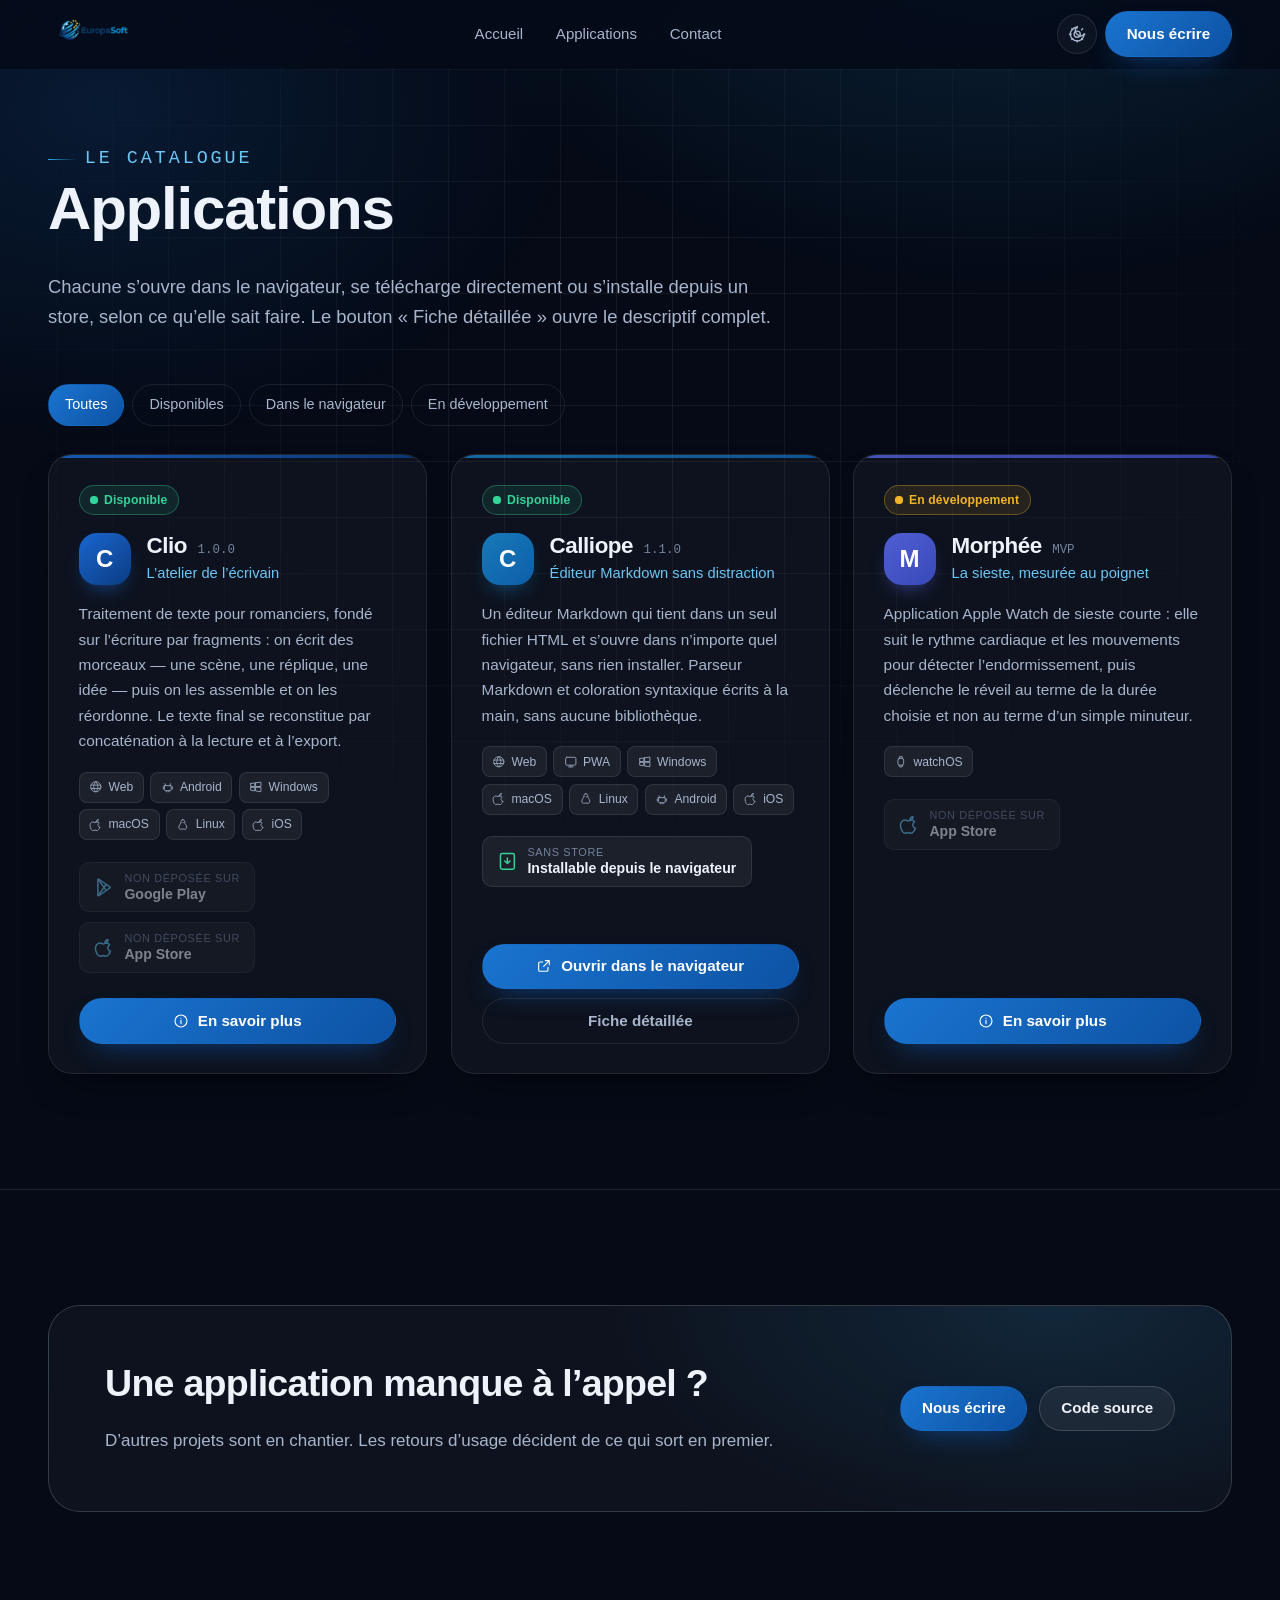
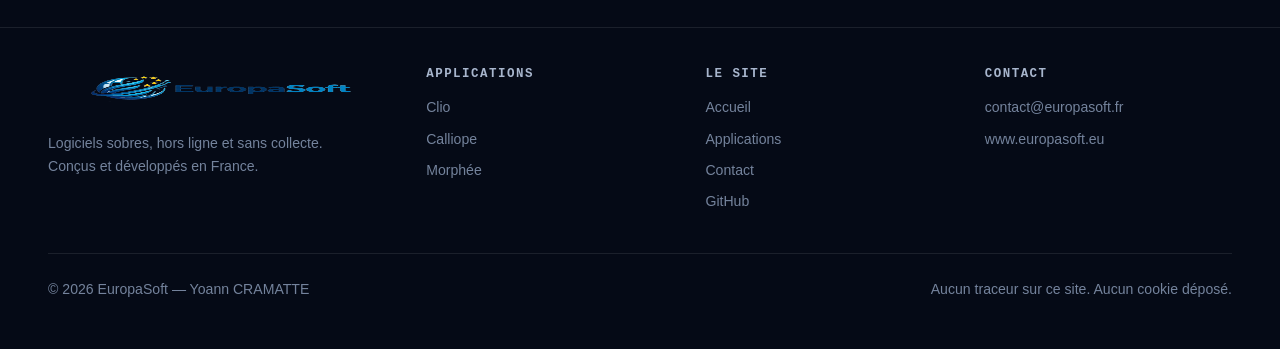
==== applications.html @ d12777cb "Installer le site EuropaSoft à la racine du dépôt Le site était développé dans le dépôt Morphee, sou" ====
<!DOCTYPE html>
<html lang="fr" data-theme="sombre">
<head>
<meta charset="utf-8">
<meta name="viewport" content="width=device-width, initial-scale=1, viewport-fit=cover">
<title>Applications — EuropaSoft</title>
<meta name="description" content="Le catalogue EuropaSoft : Clio, Calliope et Morphée. Plateformes, stores, téléchargement direct et ouverture dans le navigateur.">
<meta name="author" content="Yoann CRAMATTE">
<meta name="theme-color" content="#050a16" media="(prefers-color-scheme: dark)">
<meta name="theme-color" content="#f6f8fc" media="(prefers-color-scheme: light)">
<meta name="color-scheme" content="dark light">

<meta property="og:type" content="website">
<meta property="og:locale" content="fr_FR">
<meta property="og:site_name" content="EuropaSoft">
<meta property="og:title" content="Applications — EuropaSoft">
<meta property="og:description" content="Des applications qui fonctionnent sans compte, sans connexion et sans traceur. Vos fichiers restent chez vous.">
<meta property="og:image" content="assets/img/logo-europasoft-horizontal.png">
<meta name="twitter:card" content="summary_large_image">

<link rel="icon" type="image/png" sizes="64x64" href="assets/img/favicon-64.png">
<link rel="apple-touch-icon" href="assets/img/apple-touch-icon.png">
<link rel="manifest" href="manifest.webmanifest">
<meta name="application-name" content="EuropaSoft">
<meta name="apple-mobile-web-app-title" content="EuropaSoft">
<meta name="mobile-web-app-capable" content="yes">
<meta name="apple-mobile-web-app-capable" content="yes">
<meta name="apple-mobile-web-app-status-bar-style" content="black-translucent">
<link rel="stylesheet" href="assets/css/style.css">
</head>

<body>
<a class="lien-evitement" href="#contenu">Aller au contenu</a>

<!-- ================= EN-TÊTE ================= -->
<header class="entete" id="entete">
  <div class="conteneur entete__interieur">
    <a class="marque" href="index.html" aria-label="EuropaSoft, accueil">
      <img src="assets/img/logo-europasoft-horizontal.png" alt="EuropaSoft" width="900" height="410">
    </a>

    <nav class="nav-principale" aria-label="Navigation principale">
      <a href="index.html">Accueil</a>
      <a href="applications.html" aria-current="page">Applications</a>
      <a href="contact.html">Contact</a>
    </nav>

    <div class="entete__actions">
      <button class="bouton bouton--secondaire bouton-installer" id="installer-app" type="button" hidden>
        <svg viewBox="0 0 24 24" fill="none" stroke="currentColor" stroke-width="1.8" stroke-linecap="round" stroke-linejoin="round" aria-hidden="true"><path d="M12 4v11M7.5 10.5 12 15l4.5-4.5M5 19h14"/></svg>
        <span>Installer</span>
      </button>

      <button class="bouton-icone" id="bascule-theme" type="button" aria-label="Basculer entre le thème clair et le thème sombre">
        <svg viewBox="0 0 24 24" fill="none" stroke="currentColor" stroke-width="1.8" stroke-linecap="round" aria-hidden="true">
          <path class="icone-lune" d="M21 12.8A9 9 0 1 1 11.2 3a7 7 0 0 0 9.8 9.8Z"/>
          <g class="icone-soleil" hidden>
            <circle cx="12" cy="12" r="4"/>
            <path d="M12 2v2M12 20v2M4.9 4.9l1.4 1.4M17.7 17.7l1.4 1.4M2 12h2M20 12h2M4.9 19.1l1.4-1.4M17.7 6.3l1.4-1.4"/>
          </g>
        </svg>
      </button>

      <a class="bouton bouton--primaire" href="contact.html">Nous écrire</a>

      <button class="bouton-icone bouton-menu" id="ouvrir-menu" type="button" aria-label="Ouvrir le menu" aria-expanded="false" aria-controls="tiroir">
        <svg viewBox="0 0 24 24" fill="none" stroke="currentColor" stroke-width="1.8" stroke-linecap="round" aria-hidden="true">
          <path d="M4 7h16M4 12h16M4 17h16"/>
        </svg>
      </button>
    </div>
  </div>
</header>

<div class="tiroir" id="tiroir" data-ouvert="non">
  <div class="tiroir__panneau" role="dialog" aria-modal="true" aria-label="Menu">
    <div class="tiroir__tete">
      <button class="bouton-icone" id="fermer-menu" type="button" aria-label="Fermer le menu">
        <svg viewBox="0 0 24 24" fill="none" stroke="currentColor" stroke-width="1.8" stroke-linecap="round" aria-hidden="true">
          <path d="M6 6l12 12M18 6L6 18"/>
        </svg>
      </button>
    </div>
    <a href="index.html">Accueil</a>
    <a href="applications.html">Applications</a>
    <a href="contact.html">Contact</a>
  </div>
</div>

<main id="contenu">

  <section class="section section--haut">
    <div class="conteneur">
      <div class="entete-section">
        <p class="surtitre">Le catalogue</p>
        <h1>Applications</h1>
        <p>
          Chacune s’ouvre dans le navigateur, se télécharge directement ou
          s’installe depuis un store, selon ce qu’elle sait faire. Le bouton
          « Fiche détaillée » ouvre le descriptif complet.
        </p>
      </div>

      <div class="filtres" role="group" aria-label="Filtrer les applications">
        <button class="filtre" type="button" data-filtre="tout" aria-pressed="true">Toutes</button>
        <button class="filtre" type="button" data-filtre="disponible" aria-pressed="false">Disponibles</button>
        <button class="filtre" type="button" data-filtre="web" aria-pressed="false">Dans le navigateur</button>
        <button class="filtre" type="button" data-filtre="developpement" aria-pressed="false">En développement</button>
      </div>

      <div class="grille-apps grille-apps--detaillee" id="grille-apps"></div>
      <p id="aucun-resultat" hidden>Aucune application ne correspond à ce filtre.</p>
    </div>
  </section>

  <section class="section section--liseree">
    <div class="conteneur">
      <div class="contact revelation">
        <div>
          <h2>Une application manque à l’appel ?</h2>
          <p>
            D’autres projets sont en chantier. Les retours d’usage décident
            de ce qui sort en premier.
          </p>
        </div>
        <div class="contact__actions">
          <a class="bouton bouton--primaire" href="contact.html">Nous écrire</a>
          <a class="bouton bouton--secondaire" href="https://github.com/Yoann-CRAMATTE" rel="noopener">Code source</a>
        </div>
      </div>
    </div>
  </section>
</main>

<!-- ================= PIED DE PAGE ================= -->
<footer class="pied">
  <div class="conteneur">
    <div class="pied__grille">
      <div class="pied__marque">
        <img src="assets/img/logo-europasoft-horizontal.png" alt="EuropaSoft" width="900" height="410">
        <p>Logiciels sobres, hors ligne et sans collecte.<br>Conçus et développés en France.</p>
      </div>

      <div>
        <h4>Applications</h4>
        <ul id="pied-apps"></ul>
      </div>

      <div>
        <h4>Le site</h4>
        <ul>
          <li><a href="index.html">Accueil</a></li>
          <li><a href="applications.html">Applications</a></li>
          <li><a href="contact.html">Contact</a></li>
          <li><a href="https://github.com/Yoann-CRAMATTE" rel="noopener">GitHub</a></li>
        </ul>
      </div>

      <div>
        <h4>Contact</h4>
        <ul>
          <li><a href="mailto:contact@europasoft.fr">contact@europasoft.fr</a></li>
          <li><a href="https://www.europasoft.eu" rel="noopener">www.europasoft.eu</a></li>
        </ul>
      </div>
    </div>

    <div class="pied__bas">
      <p style="margin:0">© <span id="annee">2026</span> EuropaSoft — Yoann CRAMATTE</p>
      <p style="margin:0">Aucun traceur sur ce site. Aucun cookie déposé.</p>
    </div>
  </div>
</footer>

<!-- Fiche détaillée, partagée par toutes les pages -->
<div class="fiche" id="fiche" data-ouvert="non">
  <div class="fiche__panneau" role="dialog" aria-modal="true" aria-labelledby="fiche-titre" id="fiche-panneau">
    <button class="bouton-icone fiche__fermer" id="fermer-fiche" type="button" aria-label="Fermer la fiche">
      <svg viewBox="0 0 24 24" fill="none" stroke="currentColor" stroke-width="1.8" stroke-linecap="round" aria-hidden="true">
        <path d="M6 6l12 12M18 6L6 18"/>
      </svg>
    </button>
    <div id="fiche-corps"></div>
  </div>
</div>

<script type="application/ld+json">
{
  "@context": "https://schema.org",
  "@type": "Organization",
  "name": "EuropaSoft",
  "url": "https://www.europasoft.eu",
  "email": "contact@europasoft.fr",
  "founder": { "@type": "Person", "name": "Yoann CRAMATTE" },
  "sameAs": ["https://github.com/Yoann-CRAMATTE"]
}
</script>

<script src="assets/js/donnees.js"></script>
<script src="assets/js/app.js"></script>
<script src="assets/js/pwa.js"></script>
</body>
</html>
---- assets/css/style.css ----
/* ==================================================================
   EuropaSoft — feuille de style
   Aucune dépendance : pas de framework, pas de CDN, pas de police
   distante. Tout tient dans ce fichier.

   Sommaire
   1.  Jetons de conception (couleurs, mesures, typographie)
   2.  Base et accessibilité
   3.  Mise en page et conteneurs
   4.  En-tête et navigation
   5.  Accroche et carrousel
   6.  Promesses
   7.  Grille des applications
   8.  Fiche détaillée (panneau)
   9.  Journal, stores, contact, pied de page
   10. Animations
   11. Adaptations d'écran
   ================================================================== */

/* ---------- 1. Jetons de conception -------------------------------- */

:root {
  /* Palette de marque, relevée sur le logo EuropaSoft */
  --marine-900: #050a16;
  --marine-800: #081124;
  --marine-700: #0c1a33;
  --marine-600: #12254a;
  --bleu-500: #1b7fe0;
  --bleu-400: #2aa7e8;
  --bleu-300: #6cc6f5;
  --or-400: #f5c518;

  /* Deux jetons tenus au contraste, distincts des bleus décoratifs :
     --accent-texte pour tout texte bleu, --bouton-1/2 pour le fond des
     boutons portant du texte blanc. Mesurés ≥ 4,5:1 dans les deux
     thèmes — les bleus vifs ci-dessus ne passent pas ce seuil. */
  --accent-texte: #6cc6f5;
  --bouton-1: #1a74cf;
  --bouton-2: #0d52a4;

  /* Surfaces */
  --fond: var(--marine-900);
  --fond-doux: var(--marine-800);
  --surface: rgba(255, 255, 255, 0.035);
  --surface-forte: rgba(255, 255, 255, 0.06);
  --bordure: rgba(255, 255, 255, 0.09);
  --bordure-forte: rgba(255, 255, 255, 0.16);

  /* Texte */
  --texte: #eef3fb;
  --texte-doux: #a8b6cd;
  --texte-faible: #74839c;

  /* Accents d'état */
  --vert: #35d39a;
  --ambre: #f0b429;

  /* Mesures */
  --largeur-max: 1280px;
  --gouttiere: clamp(1.15rem, 4vw, 3rem);
  --rayon-s: 10px;
  --rayon-m: 16px;
  --rayon-l: 24px;
  --rayon-xl: 32px;

  /* Rythme vertical fluide */
  --section-y: clamp(3.5rem, 9vw, 7.5rem);

  /* Typographie — piles système, aucune police téléchargée */
  --police-titre: 'Segoe UI Semibold', 'SF Pro Display', -apple-system,
    BlinkMacSystemFont, 'Inter', 'Helvetica Neue', Arial, sans-serif;
  --police-texte: -apple-system, BlinkMacSystemFont, 'Segoe UI', 'Inter', Roboto,
    'Helvetica Neue', Arial, sans-serif;
  --police-mono: ui-monospace, 'SF Mono', 'JetBrains Mono', 'Cascadia Mono',
    Menlo, Consolas, 'Liberation Mono', monospace;

  /* Ombres */
  --ombre-carte: 0 1px 2px rgba(0, 0, 0, 0.3), 0 18px 40px -22px rgba(0, 0, 0, 0.9);
  --ombre-haute: 0 30px 70px -30px rgba(0, 0, 0, 0.85);

  --transition: 200ms cubic-bezier(0.4, 0, 0.2, 1);
  color-scheme: dark;
}

/* Thème clair — appliqué par l'attribut data-theme sur <html> */
:root[data-theme='clair'] {
  --fond: #f6f8fc;
  --fond-doux: #ffffff;
  --surface: rgba(12, 26, 51, 0.035);
  --surface-forte: rgba(12, 26, 51, 0.06);
  --bordure: rgba(12, 26, 51, 0.12);
  --bordure-forte: rgba(12, 26, 51, 0.22);
  --texte: #0b1b33;
  --texte-doux: #3f5570;
  --texte-faible: #566a83;
  --accent-texte: #0d5fa8;
  --ombre-carte: 0 1px 2px rgba(11, 27, 51, 0.06), 0 16px 34px -24px rgba(11, 27, 51, 0.45);
  --ombre-haute: 0 28px 64px -30px rgba(11, 27, 51, 0.4);
  color-scheme: light;
}

/* ---------- 2. Base et accessibilité ------------------------------- */

*,
*::before,
*::after {
  box-sizing: border-box;
}

html {
  -webkit-text-size-adjust: 100%;
  scroll-behavior: smooth;
  scroll-padding-top: 5.5rem;
}

body {
  margin: 0;
  background: var(--fond);
  color: var(--texte);
  font-family: var(--police-texte);
  font-size: clamp(1rem, 0.96rem + 0.2vw, 1.0625rem);
  line-height: 1.65;
  -webkit-font-smoothing: antialiased;
  text-rendering: optimizeLegibility;
  overflow-x: hidden;
}

/* Halos d'ambiance : deux dégradés fixés en fond de page */
body::before {
  content: '';
  position: fixed;
  inset: 0;
  z-index: -2;
  background:
    radial-gradient(60rem 40rem at 78% -10%, rgba(42, 167, 232, 0.16), transparent 60%),
    radial-gradient(48rem 34rem at 8% 12%, rgba(27, 127, 224, 0.14), transparent 62%);
  pointer-events: none;
}

:root[data-theme='clair'] body::before {
  background:
    radial-gradient(60rem 40rem at 78% -10%, rgba(42, 167, 232, 0.16), transparent 60%),
    radial-gradient(48rem 34rem at 8% 12%, rgba(27, 127, 224, 0.1), transparent 62%);
}

h1,
h2,
h3,
h4 {
  font-family: var(--police-titre);
  font-weight: 700;
  line-height: 1.12;
  letter-spacing: -0.02em;
  margin: 0 0 0.6em;
  text-wrap: balance;
}

p {
  margin: 0 0 1em;
  text-wrap: pretty;
}

a {
  color: var(--accent-texte);
  text-decoration-color: color-mix(in srgb, currentColor 45%, transparent);
  text-underline-offset: 3px;
}

a:hover {
  text-decoration-color: currentColor;
}

img,
svg {
  max-width: 100%;
  height: auto;
  display: block;
}

ul {
  margin: 0;
  padding: 0;
  list-style: none;
}

button {
  font: inherit;
  color: inherit;
  cursor: pointer;
}

:where(a, button, [tabindex]):focus-visible {
  outline: 2px solid var(--bleu-400);
  outline-offset: 3px;
  border-radius: 6px;
}

.lien-evitement {
  position: absolute;
  left: 50%;
  top: 0;
  transform: translate(-50%, -140%);
  z-index: 200;
  background: var(--bouton-2);
  color: #fff;
  padding: 0.7rem 1.2rem;
  border-radius: 0 0 var(--rayon-s) var(--rayon-s);
  text-decoration: none;
  font-weight: 600;
  transition: transform var(--transition);
}

.lien-evitement:focus {
  transform: translate(-50%, 0);
}

.visuellement-cache {
  position: absolute;
  width: 1px;
  height: 1px;
  overflow: hidden;
  clip-path: inset(50%);
  white-space: nowrap;
}

/* ---------- 3. Mise en page et conteneurs -------------------------- */

.conteneur {
  width: 100%;
  max-width: var(--largeur-max);
  margin-inline: auto;
  padding-inline: var(--gouttiere);
}

.section {
  padding-block: var(--section-y);
  position: relative;
}

.section--liseree {
  border-top: 1px solid var(--bordure);
}

.entete-section {
  max-width: 46rem;
  margin-bottom: clamp(2rem, 4vw, 3.25rem);
}

.surtitre {
  display: inline-flex;
  align-items: center;
  gap: 0.55rem;
  font-family: var(--police-mono);
  font-size: 0.78rem;
  letter-spacing: 0.16em;
  text-transform: uppercase;
  color: var(--accent-texte);
  margin-bottom: 0.9rem;
}

.surtitre::before {
  content: '';
  width: 1.75rem;
  height: 1px;
  background: linear-gradient(90deg, var(--bleu-400), transparent);
}

.entete-section h2 {
  font-size: clamp(1.75rem, 1.2rem + 2.4vw, 3rem);
}

.entete-section p.surtitre {
  color: var(--accent-texte);
}

.entete-section p {
  color: var(--texte-doux);
  font-size: clamp(1rem, 0.95rem + 0.35vw, 1.15rem);
  margin-bottom: 0;
}

/* Boutons ------------------------------------------------------- */

.bouton {
  display: inline-flex;
  align-items: center;
  justify-content: center;
  gap: 0.55rem;
  padding: 0.78rem 1.3rem;
  border: 1px solid transparent;
  border-radius: 999px;
  font-weight: 600;
  font-size: 0.95rem;
  line-height: 1.2;
  text-decoration: none;
  white-space: nowrap;
  transition: transform var(--transition), background var(--transition),
    border-color var(--transition), box-shadow var(--transition);
}

.bouton:hover {
  transform: translateY(-2px);
}

.bouton:active {
  transform: translateY(0);
}

.bouton--primaire {
  background: linear-gradient(135deg, var(--bouton-1), var(--bouton-2));
  color: #fff;
  box-shadow: 0 12px 28px -14px rgba(13, 82, 164, 0.95);
}

.bouton--primaire:hover {
  box-shadow: 0 18px 34px -14px rgba(27, 127, 224, 1);
}

.bouton--secondaire {
  background: var(--surface-forte);
  border-color: var(--bordure-forte);
  color: var(--texte);
}

.bouton--secondaire:hover {
  background: var(--surface);
  border-color: var(--bleu-400);
}

.bouton--fantome {
  background: transparent;
  border-color: var(--bordure);
  color: var(--texte-doux);
}

.bouton--fantome:hover {
  color: var(--texte);
  border-color: var(--bordure-forte);
}

.bouton[aria-disabled='true'],
.bouton:disabled {
  opacity: 0.45;
  cursor: not-allowed;
  transform: none;
  box-shadow: none;
}

.bouton svg {
  width: 1.05em;
  height: 1.05em;
  flex: none;
}

/* Étiquettes ---------------------------------------------------- */

.etiquette {
  display: inline-flex;
  align-items: center;
  gap: 0.4rem;
  padding: 0.24rem 0.68rem;
  border-radius: 999px;
  border: 1px solid var(--bordure);
  background: var(--surface);
  font-size: 0.76rem;
  font-weight: 600;
  letter-spacing: 0.01em;
  color: var(--texte-doux);
  white-space: nowrap;
}

.etiquette--disponible {
  color: var(--vert);
  border-color: rgba(53, 211, 154, 0.35);
  background: rgba(53, 211, 154, 0.1);
}

.etiquette--developpement {
  color: var(--ambre);
  border-color: rgba(240, 180, 41, 0.35);
  background: rgba(240, 180, 41, 0.1);
}

.pastille {
  width: 0.45rem;
  height: 0.45rem;
  border-radius: 50%;
  background: currentColor;
  flex: none;
}

.etiquette--disponible .pastille {
  box-shadow: 0 0 0 0 rgba(53, 211, 154, 0.6);
  animation: pulsation 2.4s infinite;
}

/* ---------- 4. En-tête et navigation ------------------------------- */

.entete {
  position: sticky;
  top: 0;
  z-index: 100;
  background: color-mix(in srgb, var(--fond) 82%, transparent);
  backdrop-filter: blur(14px) saturate(140%);
  -webkit-backdrop-filter: blur(14px) saturate(140%);
  border-bottom: 1px solid transparent;
  transition: border-color var(--transition), background var(--transition);
}

.entete[data-defile='oui'] {
  border-bottom-color: var(--bordure);
}

.entete__interieur {
  display: flex;
  align-items: center;
  justify-content: space-between;
  gap: 1rem;
  min-height: 4.25rem;
}

.marque {
  display: inline-flex;
  align-items: center;
  gap: 0.6rem;
  text-decoration: none;
  color: inherit;
  flex: none;
}

.marque img {
  height: 2.6rem;
  width: auto;
}

.nav-principale {
  display: flex;
  align-items: center;
  gap: 0.35rem;
}

.nav-principale a {
  padding: 0.5rem 0.85rem;
  border-radius: 999px;
  color: var(--texte-doux);
  text-decoration: none;
  font-size: 0.94rem;
  font-weight: 500;
  transition: color var(--transition), background var(--transition);
}

.nav-principale a:hover,
.nav-principale a[aria-current='true'] {
  color: var(--texte);
  background: var(--surface-forte);
}

.entete__actions {
  display: flex;
  align-items: center;
  gap: 0.5rem;
}

.bouton-icone {
  display: inline-grid;
  place-items: center;
  width: 2.5rem;
  height: 2.5rem;
  border-radius: 50%;
  border: 1px solid var(--bordure);
  background: var(--surface);
  color: var(--texte-doux);
  transition: color var(--transition), border-color var(--transition),
    background var(--transition);
}

.bouton-icone:hover {
  color: var(--texte);
  border-color: var(--bordure-forte);
  background: var(--surface-forte);
}

.bouton-icone svg {
  width: 1.15rem;
  height: 1.15rem;
}

.bouton-menu {
  display: none;
}

/* Tiroir de navigation, sur petit écran */
.tiroir {
  position: fixed;
  inset: 0;
  z-index: 150;
  display: none;
  background: color-mix(in srgb, var(--marine-900) 70%, transparent);
  backdrop-filter: blur(6px);
}

.tiroir[data-ouvert='oui'] {
  display: block;
}

.tiroir__panneau {
  position: absolute;
  inset-block: 0;
  right: 0;
  width: min(20rem, 82vw);
  background: var(--fond-doux);
  border-left: 1px solid var(--bordure);
  padding: 1.25rem var(--gouttiere) 2rem;
  display: flex;
  flex-direction: column;
  gap: 0.35rem;
  box-shadow: var(--ombre-haute);
  animation: glissement 260ms cubic-bezier(0.22, 1, 0.36, 1);
  overflow-y: auto;
}

.tiroir__tete {
  display: flex;
  justify-content: flex-end;
  margin-bottom: 0.75rem;
}

.tiroir__panneau a {
  padding: 0.85rem 0.6rem;
  border-radius: var(--rayon-s);
  color: var(--texte);
  text-decoration: none;
  font-size: 1.05rem;
  font-weight: 500;
  border-bottom: 1px solid var(--bordure);
}

.tiroir__panneau a:hover {
  background: var(--surface);
}

/* Bouton d'installation de l'application. Masqué tant que le
   navigateur n'a pas signalé qu'elle est possible (attribut hidden,
   retiré par pwa.js). */
.bouton-installer[hidden] {
  display: none;
}

.bouton-installer {
  padding-inline: 1rem;
}

/* Bandeau « nouvelle version prête », posé par pwa.js */
.bandeau-maj {
  position: fixed;
  left: 50%;
  bottom: max(1rem, env(safe-area-inset-bottom));
  transform: translateX(-50%);
  z-index: 190;
  display: flex;
  flex-wrap: wrap;
  align-items: center;
  gap: 0.6rem 0.9rem;
  width: min(34rem, calc(100vw - 2rem));
  padding: 0.9rem 1.1rem;
  border-radius: var(--rayon-m);
  border: 1px solid var(--bordure-forte);
  background: color-mix(in srgb, var(--fond-doux) 94%, transparent);
  backdrop-filter: blur(10px);
  box-shadow: var(--ombre-haute);
  animation: montee 300ms cubic-bezier(0.22, 1, 0.36, 1);
}

.bandeau-maj p {
  flex: 1 1 12rem;
  margin: 0;
  font-size: 0.92rem;
}

.bandeau-maj .bouton {
  padding: 0.5rem 1rem;
  font-size: 0.88rem;
}

/* ---------- 5. Accroche et carrousel ------------------------------- */

.section--haut {
  padding-top: clamp(2.5rem, 6vw, 4.5rem);
  position: relative;
}

/* Trame technique, en fond de la première section */
.section--haut::before {
  content: '';
  position: absolute;
  inset: 0;
  background-image: linear-gradient(var(--bordure) 1px, transparent 1px),
    linear-gradient(90deg, var(--bordure) 1px, transparent 1px);
  background-size: 56px 56px;
  mask-image: radial-gradient(75% 65% at 50% 25%, #000 15%, transparent 78%);
  -webkit-mask-image: radial-gradient(75% 65% at 50% 25%, #000 15%, transparent 78%);
  opacity: 0.7;
  pointer-events: none;
}

.section--haut > * {
  position: relative;
}

.entete-section--centre {
  max-width: 44rem;
  margin-inline: auto;
  text-align: center;
}

.entete-section--centre .surtitre::before {
  display: none;
}

.entete-section h1 {
  font-size: clamp(2rem, 1.3rem + 3.4vw, 3.75rem);
  margin-bottom: 0.5em;
}

.accent {
  background: linear-gradient(100deg, #8ed6f8, var(--bleu-400) 42%, var(--bleu-500));
  -webkit-background-clip: text;
  background-clip: text;
  color: transparent;
}

:root[data-theme='clair'] .accent {
  background: linear-gradient(100deg, var(--bleu-400), var(--bleu-500) 55%, #0b3c82);
  -webkit-background-clip: text;
  background-clip: text;
}

.point {
  color: var(--or-400);
}

/* Carrousel --------------------------------------------------- */

.carrousel {
  margin-top: clamp(2rem, 4vw, 3rem);
}

.carrousel__cadre {
  position: relative;
}

/* La piste est une zone défilante à accrochage : le glissement du
   doigt et la molette fonctionnent sans une ligne de JavaScript. */
.carrousel__piste {
  display: flex;
  gap: clamp(0.75rem, 2vw, 1.25rem);
  overflow-x: auto;
  scroll-snap-type: x mandatory;
  scroll-behavior: smooth;
  scrollbar-width: none;
  -webkit-overflow-scrolling: touch;
  padding-bottom: 0.5rem;
}

.carrousel__piste::-webkit-scrollbar {
  display: none;
}

.carrousel__piste:focus-visible {
  outline: 2px solid var(--bleu-400);
  outline-offset: 6px;
  border-radius: var(--rayon-l);
}

.diapo {
  flex: 0 0 100%;
  scroll-snap-align: center;
  display: grid;
  gap: clamp(1.5rem, 4vw, 3rem);
  grid-template-columns: 1fr;
  align-items: center;
  padding: clamp(1.5rem, 4vw, 3.25rem);
  border-radius: var(--rayon-xl);
  border: 1px solid var(--bordure);
  background:
    radial-gradient(38rem 24rem at 88% 10%, var(--app-c1), transparent 68%),
    linear-gradient(160deg, var(--surface-forte), var(--surface));
  box-shadow: var(--ombre-carte);
  transition: opacity var(--transition);
}

/* Les diapositives voisines s'estompent : le regard sait où il est. */
.diapo[data-actif='non'] {
  opacity: 0.55;
}

.diapo h2 {
  font-size: clamp(1.9rem, 1.4rem + 2.2vw, 3.1rem);
  margin: 0.7rem 0 0.15rem;
}

.diapo__baseline {
  color: var(--accent-texte);
  font-size: clamp(1rem, 0.95rem + 0.35vw, 1.2rem);
  font-weight: 500;
  margin-bottom: 0.9rem;
}

.diapo__resume {
  color: var(--texte-doux);
  max-width: 34rem;
  margin-bottom: 1.6rem;
  /* La diapositive donne l'idée, la fiche donne le détail : le résumé
     est écourté pour que la hauteur reste tenable sur téléphone. */
  display: -webkit-box;
  -webkit-box-orient: vertical;
  -webkit-line-clamp: 4;
  line-clamp: 4;
  overflow: hidden;
}

@media (min-width: 960px) {
  .diapo__resume {
    -webkit-line-clamp: 5;
    line-clamp: 5;
  }
}

.diapo__actions {
  display: flex;
  flex-wrap: wrap;
  gap: 0.7rem;
}

.diapo__visuel {
  position: relative;
  display: grid;
  place-items: center;
  gap: 1.25rem;
  min-height: 13rem;
}

.diapo__halo {
  position: absolute;
  width: min(20rem, 70%);
  aspect-ratio: 1;
  border-radius: 50%;
  background: radial-gradient(circle, var(--app-c1), transparent 68%);
  opacity: 0.35;
  filter: blur(14px);
}

.diapo__sceau {
  position: relative;
  display: grid;
  place-items: center;
  width: clamp(6.5rem, 16vw, 10rem);
  aspect-ratio: 1;
  border-radius: 28%;
  background: linear-gradient(140deg, var(--app-c1), var(--app-c2));
  color: #fff;
  font-family: var(--police-titre);
  font-size: clamp(3rem, 7vw, 4.75rem);
  font-weight: 700;
  box-shadow: 0 24px 50px -22px var(--app-c1);
}

.diapo__plateformes {
  position: relative;
  display: flex;
  flex-wrap: wrap;
  justify-content: center;
  gap: 0.4rem;
}

.diapo__plateformes li {
  padding: 0.28rem 0.7rem;
  border-radius: 999px;
  border: 1px solid var(--bordure);
  background: var(--surface-forte);
  font-size: 0.78rem;
  color: var(--texte-doux);
}

/* Flèches, points, pause ---------------------------------------- */

.carrousel__fleche {
  position: absolute;
  top: 50%;
  transform: translateY(-50%);
  z-index: 3;
  display: none;
  place-items: center;
  width: 3rem;
  height: 3rem;
  border-radius: 50%;
  border: 1px solid var(--bordure-forte);
  background: color-mix(in srgb, var(--fond) 88%, transparent);
  backdrop-filter: blur(8px);
  color: var(--texte);
  transition: background var(--transition), border-color var(--transition),
    transform var(--transition);
}

.carrousel__fleche:hover {
  border-color: var(--bleu-400);
  transform: translateY(-50%) scale(1.06);
}

.carrousel__fleche svg {
  width: 1.3rem;
  height: 1.3rem;
}

.carrousel__fleche--gauche {
  left: 0.5rem;
}

.carrousel__fleche--droite {
  right: 0.5rem;
}

.carrousel__pieds {
  display: flex;
  align-items: center;
  justify-content: center;
  flex-wrap: wrap;
  gap: 0.75rem 1.5rem;
  margin-top: 1.5rem;
}

.carrousel__points {
  display: flex;
  gap: 0.5rem;
}

/* Nom complet : « .point » seul entrait en collision avec le point
   final doré du titre. */
.carrousel__point {
  width: 0.6rem;
  height: 0.6rem;
  padding: 0;
  border: 0;
  border-radius: 999px;
  background: var(--bordure-forte);
  transition: width var(--transition), background var(--transition);
}

.carrousel__point[aria-current='true'] {
  width: 2rem;
  background: linear-gradient(90deg, var(--bleu-400), var(--bleu-500));
}

.carrousel__pause {
  display: inline-flex;
  align-items: center;
  gap: 0.45rem;
  padding: 0.35rem 0.8rem;
  border-radius: 999px;
  border: 1px solid var(--bordure);
  background: transparent;
  color: var(--texte-faible);
  font-size: 0.82rem;
  transition: color var(--transition), border-color var(--transition);
}

.carrousel__pause:hover {
  color: var(--texte);
  border-color: var(--bordure-forte);
}

.carrousel__pause svg {
  width: 0.8rem;
  height: 0.8rem;
}

/* ---------- 6. Promesses ------------------------------------------- */

.promesses {
  display: grid;
  gap: 1rem;
  grid-template-columns: 1fr;
}

.promesse {
  padding: 1.4rem;
  border-radius: var(--rayon-m);
  border: 1px solid var(--bordure);
  background: var(--surface);
}

.promesse__icone {
  display: grid;
  place-items: center;
  width: 2.6rem;
  height: 2.6rem;
  border-radius: var(--rayon-s);
  background: rgba(42, 167, 232, 0.14);
  color: var(--accent-texte);
  margin-bottom: 0.9rem;
}

.promesse__icone svg {
  width: 1.3rem;
  height: 1.3rem;
}

.promesse h3 {
  font-size: 1.05rem;
  margin-bottom: 0.4rem;
}

.promesse p {
  color: var(--texte-doux);
  font-size: 0.94rem;
  margin: 0;
}

/* ---------- 7. Grille des applications ----------------------------- */

.filtres {
  display: flex;
  flex-wrap: wrap;
  gap: 0.5rem;
  margin-bottom: 1.75rem;
}

.filtre {
  padding: 0.5rem 1rem;
  border-radius: 999px;
  border: 1px solid var(--bordure);
  background: transparent;
  color: var(--texte-doux);
  font-size: 0.9rem;
  font-weight: 500;
  transition: color var(--transition), border-color var(--transition),
    background var(--transition);
}

.filtre:hover {
  color: var(--texte);
  border-color: var(--bordure-forte);
}

.filtre[aria-pressed='true'] {
  color: #fff;
  background: linear-gradient(135deg, var(--bouton-1), var(--bouton-2));
  border-color: transparent;
}

.grille-apps {
  display: grid;
  gap: clamp(1rem, 2vw, 1.5rem);
  grid-template-columns: 1fr;
}

/* `display: flex` l'emporterait sur le `display: none` que le
   navigateur applique à [hidden] : les filtres ne masquaient rien. */
.carte-app[hidden] {
  display: none;
}

.carte-app {
  position: relative;
  /* La carte se mesure elle-même : son en-tête se réorganise selon sa
     propre largeur, et non selon celle de la fenêtre — ce qui compte
     quand la grille passe à deux ou trois colonnes. */
  container-type: inline-size;
  display: flex;
  flex-direction: column;
  padding: clamp(1.25rem, 3vw, 1.85rem);
  border-radius: var(--rayon-l);
  border: 1px solid var(--bordure);
  background: var(--surface);
  box-shadow: var(--ombre-carte);
  overflow: hidden;
  transition: transform var(--transition), border-color var(--transition),
    box-shadow var(--transition);
}

/* Filet lumineux aux couleurs de l'application, en haut de la carte */
.carte-app::before {
  content: '';
  position: absolute;
  inset-inline: 0;
  top: 0;
  height: 3px;
  background: linear-gradient(90deg, var(--app-c1), var(--app-c2));
  opacity: 0.85;
}

.carte-app::after {
  content: '';
  position: absolute;
  inset: 0;
  background: radial-gradient(28rem 16rem at 100% 0%, var(--app-c1), transparent 70%);
  opacity: 0;
  transition: opacity var(--transition);
  pointer-events: none;
}

.carte-app:hover {
  transform: translateY(-4px);
  border-color: var(--bordure-forte);
  box-shadow: var(--ombre-haute);
}

.carte-app:hover::after {
  opacity: 0.09;
}

.carte-app > * {
  position: relative;
  z-index: 1;
}

.carte-app__tete {
  display: flex;
  align-items: flex-start;
  gap: 1rem;
  margin-bottom: 1rem;
}

.carte-app__sceau {
  display: grid;
  place-items: center;
  width: 3.25rem;
  height: 3.25rem;
  flex: none;
  border-radius: 18px;
  background: linear-gradient(140deg, var(--app-c1), var(--app-c2));
  color: #fff;
  font-family: var(--police-titre);
  font-size: 1.5rem;
  font-weight: 700;
  box-shadow: 0 10px 22px -12px var(--app-c1);
}

.carte-app__titre {
  display: flex;
  flex-wrap: wrap;
  align-items: baseline;
  gap: 0.5rem 0.65rem;
  margin: 0 0 0.15rem;
  font-size: 1.4rem;
}

.carte-app__version {
  font-family: var(--police-mono);
  font-size: 0.78rem;
  font-weight: 500;
  color: var(--texte-faible);
  letter-spacing: 0;
}

.carte-app__baseline {
  color: var(--accent-texte);
  font-size: 0.92rem;
  font-weight: 500;
  margin: 0;
}

.carte-app__resume {
  color: var(--texte-doux);
  font-size: 0.96rem;
  margin-bottom: 1.15rem;
}

.plateformes {
  display: flex;
  flex-wrap: wrap;
  gap: 0.4rem;
  margin-bottom: 1.35rem;
}

.plateformes li {
  display: inline-flex;
  align-items: center;
  gap: 0.35rem;
  padding: 0.28rem 0.6rem;
  border-radius: 8px;
  background: var(--surface-forte);
  border: 1px solid var(--bordure);
  font-size: 0.76rem;
  color: var(--texte-doux);
  font-weight: 500;
}

.plateformes svg {
  width: 0.85rem;
  height: 0.85rem;
  opacity: 0.85;
}

.carte-app__actions {
  display: flex;
  flex-wrap: wrap;
  gap: 0.6rem;
  margin-top: auto;
  padding-top: 0.25rem;
}

.carte-app__actions .bouton {
  flex: 1 1 auto;
  min-width: 9.5rem;
}

/* L'état reste dans le flux : il ne peut donc jamais recouvrir le titre. */
.carte-app__etat {
  margin-left: auto;
  align-self: flex-start;
  flex: none;
}

.carte-app__identite {
  min-width: 0;
  flex: 1 1 auto;
}

/* Carte étroite : l'état passe sur sa propre ligne, le titre et sa
   baseline récupèrent toute la largeur. */
@container (max-width: 27rem) {
  .carte-app__tete {
    flex-wrap: wrap;
  }

  .carte-app__etat {
    order: -1;
    width: 100%;
    margin-left: 0;
    margin-bottom: 0.15rem;
  }
}

/* ---------- 8. Fiche détaillée (panneau) --------------------------- */

.fiche {
  position: fixed;
  inset: 0;
  z-index: 180;
  display: none;
  align-items: flex-end;
  justify-content: center;
  padding: 0;
  background: color-mix(in srgb, var(--marine-900) 76%, transparent);
  backdrop-filter: blur(8px);
  -webkit-backdrop-filter: blur(8px);
}

.fiche[data-ouvert='oui'] {
  display: flex;
}

.fiche__panneau {
  position: relative;
  width: 100%;
  max-width: 46rem;
  max-height: 92dvh;
  overflow-y: auto;
  overscroll-behavior: contain;
  background: var(--fond-doux);
  border: 1px solid var(--bordure-forte);
  border-radius: var(--rayon-xl) var(--rayon-xl) 0 0;
  box-shadow: var(--ombre-haute);
  padding: clamp(1.5rem, 4vw, 2.5rem);
  padding-bottom: max(clamp(1.5rem, 4vw, 2.5rem), env(safe-area-inset-bottom));
  animation: montee 300ms cubic-bezier(0.22, 1, 0.36, 1);
}

.fiche__fermer {
  position: absolute;
  top: 1rem;
  right: 1rem;
  z-index: 2;
}

.fiche__tete {
  display: flex;
  align-items: flex-start;
  gap: 1rem;
  margin-bottom: 1.25rem;
  padding-right: 3rem;
}

.fiche__tete .carte-app__sceau {
  width: 3.75rem;
  height: 3.75rem;
  font-size: 1.7rem;
}

.fiche h2 {
  font-size: clamp(1.5rem, 1.2rem + 1.5vw, 2rem);
  margin-bottom: 0.2rem;
}

.fiche__muse {
  color: var(--texte-faible);
  font-size: 0.88rem;
  font-style: italic;
  margin: 0;
}

.fiche__bloc {
  margin-bottom: 1.6rem;
}

.fiche__bloc h3 {
  font-size: 0.8rem;
  text-transform: uppercase;
  letter-spacing: 0.12em;
  color: var(--texte-faible);
  font-family: var(--police-mono);
  margin-bottom: 0.8rem;
}

.liste-points li {
  position: relative;
  padding-left: 1.6rem;
  margin-bottom: 0.65rem;
  color: var(--texte-doux);
  font-size: 0.95rem;
}

.liste-points li::before {
  content: '';
  position: absolute;
  left: 0.15rem;
  top: 0.62em;
  width: 0.45rem;
  height: 0.45rem;
  border-radius: 2px;
  background: linear-gradient(135deg, var(--app-c1), var(--app-c2));
}

.telechargements {
  display: grid;
  gap: 0.6rem;
}

.telechargement {
  display: flex;
  align-items: center;
  gap: 0.9rem;
  padding: 0.85rem 1rem;
  border-radius: var(--rayon-m);
  border: 1px solid var(--bordure);
  background: var(--surface);
  text-decoration: none;
  color: inherit;
  transition: border-color var(--transition), background var(--transition),
    transform var(--transition);
}

a.telechargement:hover {
  border-color: var(--bleu-400);
  background: var(--surface-forte);
  transform: translateX(2px);
}

.telechargement[aria-disabled='true'] {
  opacity: 0.55;
  cursor: not-allowed;
}

.telechargement__icone {
  display: grid;
  place-items: center;
  width: 2.35rem;
  height: 2.35rem;
  flex: none;
  border-radius: 10px;
  background: var(--surface-forte);
  color: var(--accent-texte);
}

.telechargement__icone svg {
  width: 1.15rem;
  height: 1.15rem;
}

.telechargement strong {
  display: block;
  font-size: 0.95rem;
  font-weight: 600;
}

.telechargement small {
  color: var(--texte-faible);
  font-size: 0.82rem;
}

.telechargement__fleche {
  margin-left: auto;
  color: var(--texte-faible);
  flex: none;
}

.telechargement__fleche svg {
  width: 1.1rem;
  height: 1.1rem;
}

.note {
  display: flex;
  gap: 0.7rem;
  padding: 0.85rem 1rem;
  border-radius: var(--rayon-m);
  border: 1px solid rgba(240, 180, 41, 0.28);
  background: rgba(240, 180, 41, 0.08);
  color: var(--texte-doux);
  font-size: 0.88rem;
}

.note svg {
  width: 1.1rem;
  height: 1.1rem;
  flex: none;
  color: var(--ambre);
  margin-top: 0.15rem;
}

/* ---------- 9. Journal, stores, contact, pied de page -------------- */

/* Journal des mises à jour ------------------------------------- */

.journal {
  display: grid;
  gap: clamp(1rem, 2vw, 1.5rem);
  counter-reset: none;
}

.entree {
  display: grid;
  gap: 0.75rem 2rem;
  grid-template-columns: 1fr;
  padding: clamp(1.25rem, 3vw, 1.85rem);
  border-radius: var(--rayon-l);
  border: 1px solid var(--bordure);
  background: var(--surface);
  position: relative;
  overflow: hidden;
}

.entree::before {
  content: '';
  position: absolute;
  inset-block: 0;
  left: 0;
  width: 3px;
  background: linear-gradient(180deg, var(--app-c1), var(--app-c2));
}

.entree__date time {
  font-family: var(--police-mono);
  font-size: 0.82rem;
  color: var(--texte-faible);
  letter-spacing: 0.02em;
}

.entree__tete {
  display: flex;
  align-items: center;
  gap: 0.75rem;
  margin-bottom: 0.9rem;
}

.entree__sceau {
  display: grid;
  place-items: center;
  width: 2.1rem;
  height: 2.1rem;
  flex: none;
  border-radius: 10px;
  background: linear-gradient(140deg, var(--app-c1), var(--app-c2));
  color: #fff;
  font-family: var(--police-titre);
  font-weight: 700;
  font-size: 0.95rem;
}

.entree__tete h3 {
  font-size: clamp(1.05rem, 1rem + 0.45vw, 1.3rem);
  margin: 0;
}

.entree .liste-points {
  margin-bottom: 1.1rem;
}

/* Pastilles de stores ------------------------------------------ */

.stores {
  display: flex;
  flex-wrap: wrap;
  gap: 0.6rem;
  margin-bottom: 1.35rem;
}

.store {
  display: inline-flex;
  align-items: center;
  gap: 0.6rem;
  padding: 0.5rem 0.9rem;
  border-radius: var(--rayon-s);
  border: 1px solid var(--bordure);
  background: var(--surface-forte);
  color: var(--texte);
  text-decoration: none;
  transition: border-color var(--transition), transform var(--transition);
}

a.store:hover {
  border-color: var(--bleu-400);
  transform: translateY(-2px);
}

.store[aria-disabled='true'] {
  opacity: 0.5;
  cursor: not-allowed;
}

.store svg {
  width: 1.3rem;
  height: 1.3rem;
  flex: none;
  color: var(--accent-texte);
}

.store small {
  display: block;
  font-size: 0.68rem;
  text-transform: uppercase;
  letter-spacing: 0.06em;
  color: var(--texte-faible);
  line-height: 1.4;
}

.store strong {
  display: block;
  font-size: 0.88rem;
  font-weight: 600;
  line-height: 1.25;
}

.store--pwa svg {
  color: var(--vert);
}

/* Page Contact -------------------------------------------------- */

.grille-contact {
  display: grid;
  gap: clamp(1.5rem, 3vw, 2.5rem);
  grid-template-columns: 1fr;
  align-items: start;
}

.formulaire {
  padding: clamp(1.35rem, 3vw, 2.25rem);
  border-radius: var(--rayon-l);
  border: 1px solid var(--bordure);
  background: var(--surface);
}

.champ {
  margin-bottom: 1.15rem;
}

.champ label {
  display: block;
  margin-bottom: 0.4rem;
  font-size: 0.9rem;
  font-weight: 600;
}

.facultatif {
  font-weight: 400;
  color: var(--texte-faible);
}

.champ input,
.champ select,
.champ textarea {
  width: 100%;
  padding: 0.75rem 0.9rem;
  border-radius: var(--rayon-s);
  border: 1px solid var(--bordure-forte);
  background: var(--fond);
  color: var(--texte);
  font: inherit;
  font-size: 0.95rem;
  transition: border-color var(--transition), box-shadow var(--transition);
}

.champ textarea {
  resize: vertical;
  min-height: 8rem;
  line-height: 1.6;
}

.champ input:focus,
.champ select:focus,
.champ textarea:focus {
  outline: none;
  border-color: var(--bleu-400);
  box-shadow: 0 0 0 3px rgba(42, 167, 232, 0.2);
}

.champ [aria-invalid='true'] {
  border-color: #ff6b6b;
}

.champ__erreur {
  margin: 0.45rem 0 0;
  font-size: 0.85rem;
  color: #ff8b8b;
}

.formulaire__note {
  margin: 1.1rem 0 0;
  font-size: 0.85rem;
  color: var(--texte-faible);
}

.coordonnees {
  display: grid;
  gap: 1rem;
}

.coordonnee {
  display: flex;
  gap: 0.9rem;
  padding: 1.15rem;
  border-radius: var(--rayon-m);
  border: 1px solid var(--bordure);
  background: var(--surface);
}

.coordonnee__icone {
  display: grid;
  place-items: center;
  width: 2.5rem;
  height: 2.5rem;
  flex: none;
  border-radius: var(--rayon-s);
  background: rgba(42, 167, 232, 0.14);
  color: var(--accent-texte);
}

.coordonnee__icone svg {
  width: 1.25rem;
  height: 1.25rem;
}

.coordonnee h2 {
  font-size: 0.95rem;
  margin: 0 0 0.25rem;
}

.coordonnee p {
  margin: 0;
  font-size: 0.92rem;
}

.coordonnee__detail {
  color: var(--texte-faible);
  font-size: 0.85rem !important;
  margin-top: 0.25rem !important;
}

/* Méthode, contact, pied de page -------------------------------- */

.contact {
  display: grid;
  gap: clamp(1.5rem, 4vw, 3rem);
  align-items: center;
  padding: clamp(1.75rem, 5vw, 3.5rem);
  border-radius: var(--rayon-xl);
  border: 1px solid var(--bordure-forte);
  background:
    radial-gradient(40rem 20rem at 85% 0%, rgba(42, 167, 232, 0.14), transparent 70%),
    var(--surface);
  grid-template-columns: 1fr;
}

.contact h2 {
  font-size: clamp(1.5rem, 1.2rem + 1.6vw, 2.35rem);
}

.contact p {
  color: var(--texte-doux);
  margin-bottom: 0;
}

.contact__actions {
  display: flex;
  flex-wrap: wrap;
  gap: 0.75rem;
}

.pied {
  border-top: 1px solid var(--bordure);
  padding-block: 2.5rem 3rem;
  color: var(--texte-faible);
  font-size: 0.88rem;
}

.pied__grille {
  display: grid;
  gap: 2rem;
  grid-template-columns: 1fr;
  margin-bottom: 2rem;
}

.pied h4 {
  font-size: 0.78rem;
  text-transform: uppercase;
  letter-spacing: 0.12em;
  color: var(--texte-doux);
  font-family: var(--police-mono);
  margin-bottom: 0.9rem;
}

.pied li {
  margin-bottom: 0.5rem;
}

.pied a {
  color: var(--texte-faible);
  text-decoration: none;
}

.pied a:hover {
  color: var(--texte);
}

.pied__marque img {
  height: 3.1rem;
  margin-bottom: 0.9rem;
}

.pied__bas {
  display: flex;
  flex-wrap: wrap;
  gap: 0.75rem 1.5rem;
  justify-content: space-between;
  align-items: center;
  padding-top: 1.5rem;
  border-top: 1px solid var(--bordure);
}

/* ---------- 10. Animations ----------------------------------------- */

@keyframes clignotement {
  to {
    opacity: 0;
  }
}

@keyframes pulsation {
  70% {
    box-shadow: 0 0 0 0.45rem rgba(53, 211, 154, 0);
  }
  100% {
    box-shadow: 0 0 0 0 rgba(53, 211, 154, 0);
  }
}

@keyframes montee {
  from {
    transform: translateY(2.5rem);
    opacity: 0;
  }
}

@keyframes glissement {
  from {
    transform: translateX(100%);
  }
}

/* Apparition au défilement, pilotée par app.js */
.revelation {
  opacity: 0;
  transform: translateY(1.5rem);
  transition: opacity 600ms ease, transform 600ms cubic-bezier(0.22, 1, 0.36, 1);
}

.revelation[data-vue='oui'] {
  opacity: 1;
  transform: none;
}

@media (prefers-reduced-motion: reduce) {
  html {
    scroll-behavior: auto;
  }

  *,
  *::before,
  *::after {
    animation-duration: 0.01ms !important;
    animation-iteration-count: 1 !important;
    transition-duration: 0.01ms !important;
  }

  .revelation {
    opacity: 1;
    transform: none;
  }
}

/* ---------- 11. Adaptations d'écran -------------------------------- */

/* Très petits téléphones (jusqu'à 380 px) : on resserre tout. */
@media (max-width: 380px) {
  .diapo__actions .bouton,
  .carte-app__actions .bouton {
    width: 100%;
  }

  .carte-app__tete {
    gap: 0.75rem;
  }

  .carte-app__sceau {
    width: 2.75rem;
    height: 2.75rem;
    font-size: 1.25rem;
  }

  .marque img {
    height: 2.1rem;
  }
}

/* Sous 560 px, l'état passe sur sa propre ligne : le titre et sa
   baseline récupèrent toute la largeur. */
@media (max-width: 560px) {
  .carte-app__tete {
    flex-wrap: wrap;
  }

  .carte-app__etat {
    order: -1;
    width: 100%;
    margin-left: 0;
    margin-bottom: 0.15rem;
  }
}

@media (max-width: 620px) {
  .bouton-installer span {
    position: absolute;
    width: 1px;
    height: 1px;
    overflow: hidden;
    clip-path: inset(50%);
  }

  .bouton-installer {
    padding: 0.7rem;
    border-radius: 50%;
  }
}

/* Téléphones et petites tablettes : menu en tiroir. */
@media (max-width: 860px) {
  .nav-principale {
    display: none;
  }

  .bouton-menu {
    display: inline-grid;
  }

  .entete__actions .bouton--primaire {
    display: none;
  }
}

/* À partir de 600 px : deux colonnes pour les promesses. */
@media (min-width: 600px) {
  .promesses {
    grid-template-columns: repeat(2, 1fr);
  }

  .fiche {
    align-items: center;
    padding: 1.5rem;
  }

  .fiche__panneau {
    border-radius: var(--rayon-xl);
    max-height: 88dvh;
  }
}

/* À partir de 720 px : journal en deux colonnes, contact aussi. */
@media (min-width: 720px) {
  .entree {
    grid-template-columns: 10rem 1fr;
  }

  .grille-contact {
    grid-template-columns: minmax(0, 1.25fr) minmax(0, 0.9fr);
  }

  .grille-apps {
    grid-template-columns: repeat(auto-fit, minmax(20rem, 1fr));
  }

  .pied__grille {
    grid-template-columns: 1.4fr repeat(3, 1fr);
  }
}

/* Ordinateurs : diapositive sur deux colonnes, flèches visibles. */
@media (min-width: 960px) {
  .diapo {
    grid-template-columns: minmax(0, 1.05fr) minmax(0, 0.8fr);
  }

  .carrousel__fleche {
    display: grid;
  }

  .promesses {
    grid-template-columns: repeat(3, 1fr);
  }

  .contact {
    grid-template-columns: 1.4fr auto;
  }

  .contact__actions {
    justify-content: flex-end;
  }
}

/* Grands écrans : on élargit le conteneur plutôt que d'étirer le texte. */
@media (min-width: 1440px) {
  :root {
    --largeur-max: 1360px;
  }
}

@media (min-width: 1800px) {
  :root {
    --largeur-max: 1560px;
    --section-y: 8.5rem;
  }

  .grille-apps {
    grid-template-columns: repeat(auto-fit, minmax(24rem, 1fr));
  }
}

/* Très grands écrans (2K et au-delà) : la typographie monte d'un cran. */
@media (min-width: 2200px) {
  :root {
    --largeur-max: 1760px;
  }

  body {
    font-size: 1.125rem;
  }
}

/* Écrans bas et larges, en paysage sur téléphone. */
@media (max-height: 520px) and (orientation: landscape) {
  .section--haut {
    padding-block: 2.5rem;
  }

  .fiche__panneau {
    max-height: 96dvh;
  }
}

/* Impression : une fiche propre, sans décor. */
@media print {
  .entete,
  .tiroir,
  .fiche,
  .section--haut::before,
  .carrousel__fleche,
  .carrousel__pieds,
  .contact__actions,
  .filtres {
    display: none !important;
  }

  body {
    background: #fff;
    color: #000;
  }

  .revelation {
    opacity: 1 !important;
    transform: none !important;
  }

  .carte-app {
    break-inside: avoid;
    border: 1px solid #ccc;
    box-shadow: none;
  }
}
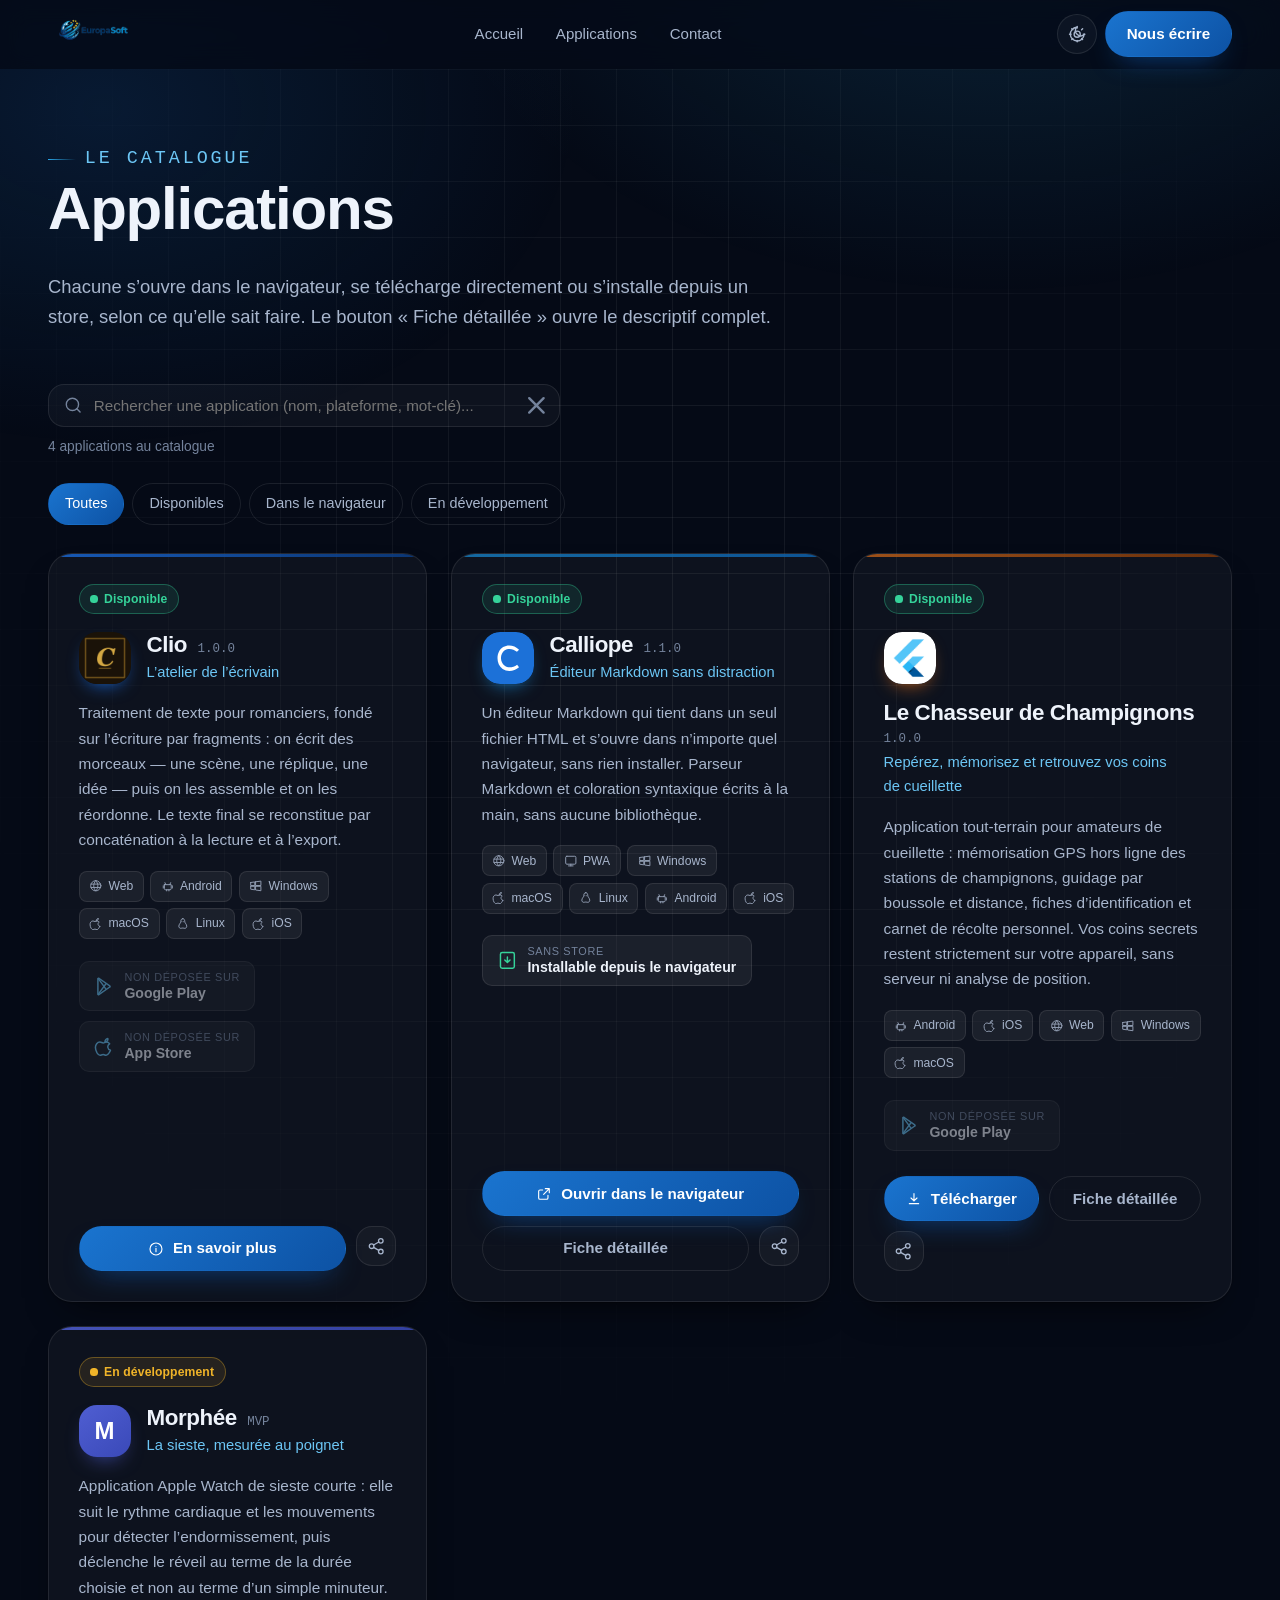
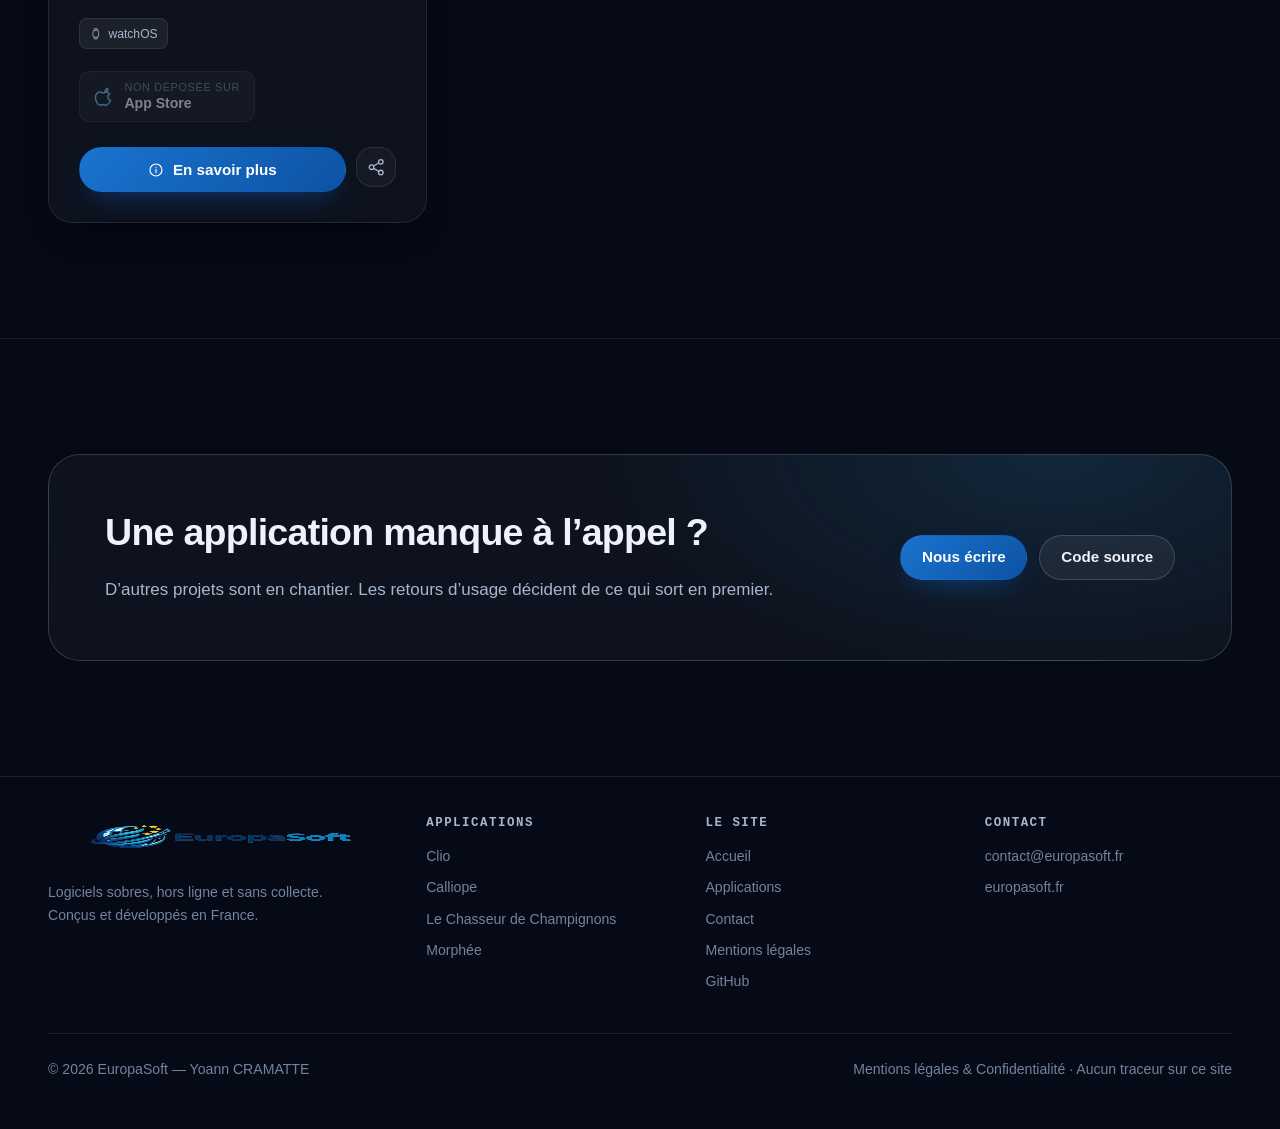
==== commit 186eb553: "wip: refonte responsive, images, mentions légales (sauvegarde des travaux en cours) Co-Authored-By: " ====
--- a/applications.html
+++ b/applications.html
@@ -99,6 +99,22 @@
           s’installe depuis un store, selon ce qu’elle sait faire. Le bouton
           « Fiche détaillée » ouvre le descriptif complet.
         </p>
+      </div>
+
+      <div class="barre-recherche">
+        <div class="champ-recherche">
+          <svg class="champ-recherche__icone" viewBox="0 0 24 24" fill="none" stroke="currentColor" stroke-width="1.8" stroke-linecap="round" stroke-linejoin="round" aria-hidden="true">
+            <circle cx="11" cy="11" r="8"></circle>
+            <path d="m21 21-4.3-4.3"></path>
+          </svg>
+          <input type="search" id="recherche-apps" placeholder="Rechercher une application (nom, plateforme, mot-clé)..." aria-label="Rechercher une application">
+          <button type="button" id="recherche-effacer" class="champ-recherche__effacer" aria-label="Effacer la recherche" hidden>
+            <svg viewBox="0 0 24 24" fill="none" stroke="currentColor" stroke-width="2" stroke-linecap="round" aria-hidden="true">
+              <path d="M18 6 6 18M6 6l12 12"></path>
+            </svg>
+          </button>
+        </div>
+        <p class="compteur-resultats" id="compteur-resultats" aria-live="polite"></p>
       </div>
 
       <div class="filtres" role="group" aria-label="Filtrer les applications">
@@ -150,8 +166,9 @@
         <h4>Le site</h4>
         <ul>
           <li><a href="index.html">Accueil</a></li>
-          <li><a href="applications.html">Applications</a></li>
+          <li><a href="applications.html" aria-current="page">Applications</a></li>
           <li><a href="contact.html">Contact</a></li>
+          <li><a href="mentions-legales.html">Mentions légales</a></li>
           <li><a href="https://github.com/Yoann-CRAMATTE" rel="noopener">GitHub</a></li>
         </ul>
       </div>
@@ -160,14 +177,14 @@
         <h4>Contact</h4>
         <ul>
           <li><a href="mailto:contact@europasoft.fr">contact@europasoft.fr</a></li>
-          <li><a href="https://www.europasoft.eu" rel="noopener">www.europasoft.eu</a></li>
+          <li><a href="https://europasoft.fr" rel="noopener">europasoft.fr</a></li>
         </ul>
       </div>
     </div>
 
     <div class="pied__bas">
       <p style="margin:0">© <span id="annee">2026</span> EuropaSoft — Yoann CRAMATTE</p>
-      <p style="margin:0">Aucun traceur sur ce site. Aucun cookie déposé.</p>
+      <p style="margin:0"><a href="mentions-legales.html">Mentions légales & Confidentialité</a> · Aucun traceur sur ce site</p>
     </div>
   </div>
 </footer>
--- a/assets/css/style.css
+++ b/assets/css/style.css
@@ -763,6 +763,32 @@
   font-size: clamp(3rem, 7vw, 4.75rem);
   font-weight: 700;
   box-shadow: 0 24px 50px -22px var(--app-c1);
+}
+
+.diapo__sceau--image {
+  background: transparent !important;
+  box-shadow: 0 24px 50px -18px var(--app-c1);
+}
+
+.diapo__icone-img {
+  width: 100%;
+  height: 100%;
+  object-fit: cover;
+  border-radius: 28%;
+  display: block;
+}
+
+.diapo__banniere-fond {
+  position: absolute;
+  inset: -1.5rem;
+  background-size: cover;
+  background-position: center;
+  border-radius: var(--rayon-xl);
+  opacity: 0.16;
+  filter: saturate(1.2) blur(2px);
+  mask-image: radial-gradient(circle at 75% 50%, black 25%, transparent 75%);
+  -webkit-mask-image: radial-gradient(circle at 75% 50%, black 25%, transparent 75%);
+  pointer-events: none;
 }
 
 .diapo__plateformes {
@@ -918,6 +944,77 @@
 
 /* ---------- 7. Grille des applications ----------------------------- */
 
+/* Barre de recherche instantanée */
+.barre-recherche {
+  margin-bottom: 1.5rem;
+  display: flex;
+  flex-direction: column;
+  gap: 0.6rem;
+}
+
+.champ-recherche {
+  position: relative;
+  display: flex;
+  align-items: center;
+  width: 100%;
+  max-width: 32rem;
+}
+
+.champ-recherche__icone {
+  position: absolute;
+  left: 1rem;
+  width: 1.15rem;
+  height: 1.15rem;
+  color: var(--texte-faible);
+  pointer-events: none;
+}
+
+.champ-recherche input[type='search'] {
+  width: 100%;
+  padding: 0.75rem 2.5rem 0.75rem 2.8rem;
+  border-radius: var(--rayon-m);
+  border: 1px solid var(--bordure);
+  background: var(--surface);
+  color: var(--texte);
+  font-family: inherit;
+  font-size: 0.95rem;
+  transition: border-color var(--transition), box-shadow var(--transition), background var(--transition);
+}
+
+.champ-recherche input[type='search']:focus {
+  outline: none;
+  border-color: var(--bleu-400);
+  background: var(--surface-forte);
+  box-shadow: 0 0 0 3px rgba(42, 167, 232, 0.18);
+}
+
+.champ-recherche__effacer {
+  position: absolute;
+  right: 0.6rem;
+  display: grid;
+  place-items: center;
+  width: 1.8rem;
+  height: 1.8rem;
+  padding: 0;
+  border: none;
+  border-radius: 50%;
+  background: transparent;
+  color: var(--texte-faible);
+  cursor: pointer;
+  transition: color var(--transition), background var(--transition);
+}
+
+.champ-recherche__effacer:hover {
+  color: var(--texte);
+  background: var(--surface-forte);
+}
+
+.compteur-resultats {
+  font-size: 0.86rem;
+  color: var(--texte-faible);
+  margin: 0;
+}
+
 .filtres {
   display: flex;
   flex-wrap: wrap;
@@ -1036,6 +1133,20 @@
   box-shadow: 0 10px 22px -12px var(--app-c1);
 }
 
+.carte-app__sceau--image {
+  background: transparent !important;
+  box-shadow: 0 8px 18px -8px var(--app-c1);
+  overflow: hidden;
+}
+
+.carte-app__icone-img {
+  width: 100%;
+  height: 100%;
+  object-fit: cover;
+  border-radius: 18px;
+  display: block;
+}
+
 .carte-app__titre {
   display: flex;
   flex-wrap: wrap;
@@ -1103,6 +1214,29 @@
 .carte-app__actions .bouton {
   flex: 1 1 auto;
   min-width: 9.5rem;
+}
+
+.carte-app__actions .bouton-action-secondaire {
+  flex: 0 0 2.5rem;
+  min-width: unset;
+  width: 2.5rem;
+  height: 2.5rem;
+  padding: 0;
+  border-radius: var(--rayon-m);
+  border: 1px solid var(--bordure);
+  background: var(--surface);
+  color: var(--texte-doux);
+  display: grid;
+  place-items: center;
+  cursor: pointer;
+  transition: all var(--transition);
+}
+
+.carte-app__actions .bouton-action-secondaire:hover {
+  color: var(--texte);
+  border-color: var(--bleu-400);
+  background: var(--surface-forte);
+  transform: translateY(-2px);
 }
 
 /* L'état reste dans le flux : il ne peut donc jamais recouvrir le titre. */
@@ -1182,6 +1316,31 @@
   padding-right: 3rem;
 }
 
+.fiche__banniere-wrap {
+  margin: -1.75rem -1.75rem 1.5rem -1.75rem;
+  max-height: 220px;
+  overflow: hidden;
+  border-radius: var(--rayon-l) var(--rayon-l) 0 0;
+  position: relative;
+  background: var(--surface-forte);
+}
+
+.fiche__banniere-img {
+  width: 100%;
+  height: auto;
+  max-height: 220px;
+  object-fit: cover;
+  display: block;
+}
+
+.fiche__icone-img {
+  width: 100%;
+  height: 100%;
+  object-fit: cover;
+  border-radius: 18px;
+  display: block;
+}
+
 .fiche__tete .carte-app__sceau {
   width: 3.75rem;
   height: 3.75rem;
@@ -1378,6 +1537,19 @@
   font-size: 0.95rem;
 }
 
+.entree__sceau--image {
+  background: transparent !important;
+  overflow: hidden;
+}
+
+.entree__icone-img {
+  width: 100%;
+  height: 100%;
+  object-fit: cover;
+  border-radius: 8px;
+  display: block;
+}
+
 .entree__tete h3 {
   font-size: clamp(1.05rem, 1rem + 0.45vw, 1.3rem);
   margin: 0;
@@ -1568,6 +1740,38 @@
   margin-top: 0.25rem !important;
 }
 
+.ligne-copie-courriel {
+  display: flex;
+  align-items: center;
+  gap: 0.5rem;
+}
+
+.bouton-copier {
+  width: 2rem;
+  height: 2rem;
+  padding: 0;
+  border-radius: var(--rayon-s);
+  border: 1px solid var(--bordure);
+  background: var(--surface);
+  color: var(--texte-faible);
+  display: grid;
+  place-items: center;
+  cursor: pointer;
+  transition: all var(--transition);
+}
+
+.bouton-copier:hover {
+  color: var(--texte);
+  border-color: var(--bleu-400);
+  background: var(--surface-forte);
+  transform: translateY(-1px);
+}
+
+.bouton-copier svg {
+  width: 1.1rem;
+  height: 1.1rem;
+}
+
 /* Méthode, contact, pied de page -------------------------------- */
 
 .contact {
@@ -1878,16 +2082,56 @@
   }
 }
 
+/* Toast accessible de notification */
+.toast {
+  position: fixed;
+  bottom: 1.75rem;
+  right: 1.75rem;
+  z-index: 9999;
+  display: flex;
+  align-items: center;
+  gap: 0.75rem;
+  padding: 0.85rem 1.25rem;
+  border-radius: var(--rayon-m);
+  border: 1px solid var(--bordure-forte);
+  background: color-mix(in srgb, var(--fond-doux) 92%, transparent);
+  backdrop-filter: blur(14px);
+  -webkit-backdrop-filter: blur(14px);
+  color: var(--texte);
+  font-size: 0.92rem;
+  font-weight: 500;
+  box-shadow: var(--ombre-haute);
+  transform: translateY(1.5rem);
+  opacity: 0;
+  pointer-events: none;
+  transition: transform 250ms cubic-bezier(0.16, 1, 0.3, 1), opacity 250ms ease;
+}
+
+.toast--visible {
+  transform: translateY(0);
+  opacity: 1;
+  pointer-events: auto;
+}
+
+.toast svg {
+  width: 1.25rem;
+  height: 1.25rem;
+  color: var(--vert);
+  flex: none;
+}
+
 /* Impression : une fiche propre, sans décor. */
 @media print {
   .entete,
   .tiroir,
   .fiche,
+  .toast,
   .section--haut::before,
   .carrousel__fleche,
   .carrousel__pieds,
   .contact__actions,
-  .filtres {
+  .filtres,
+  .barre-recherche {
     display: none !important;
   }
 
@@ -1907,3 +2151,4 @@
     box-shadow: none;
   }
 }
+
